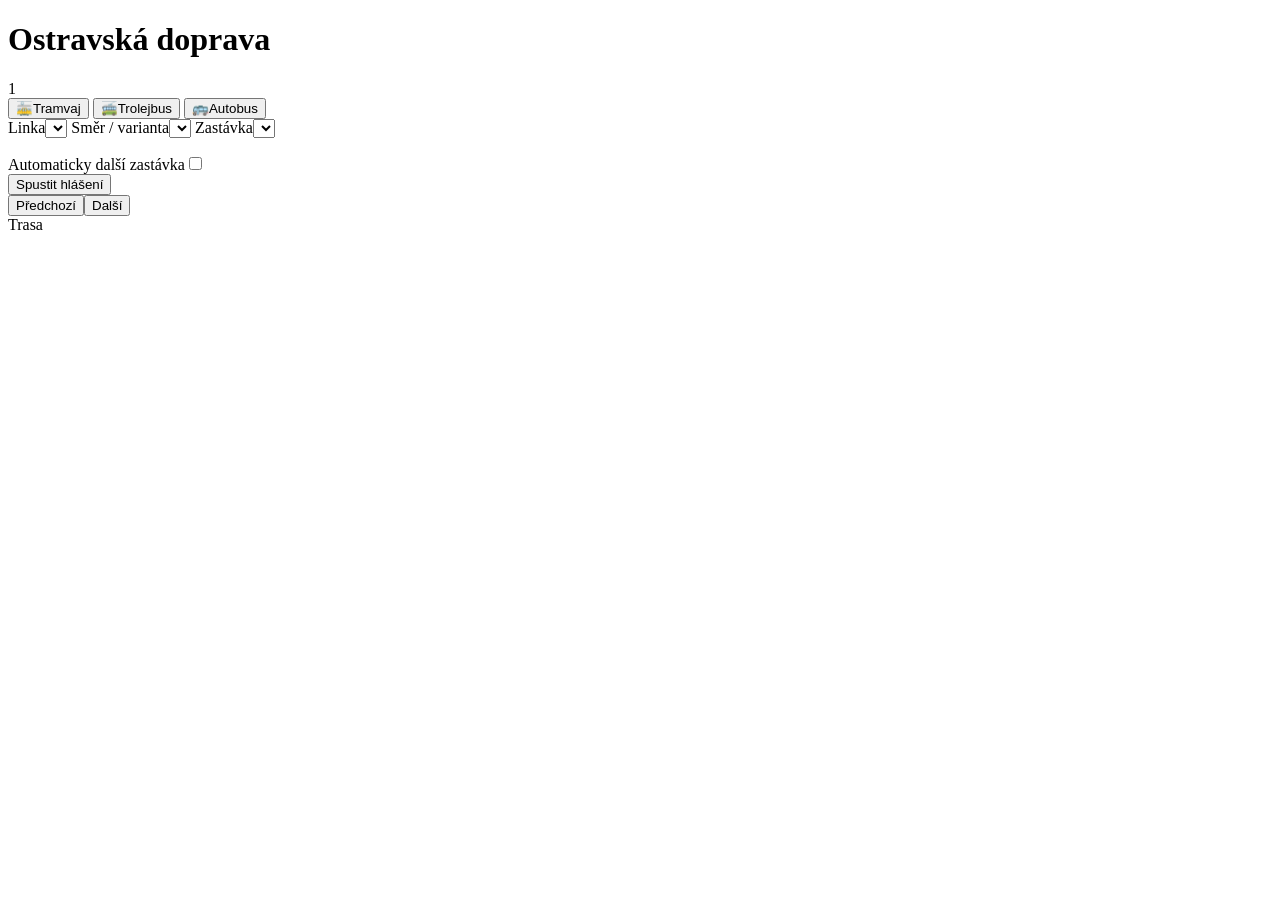
==== ostrava/index.html @ d063e564 "Add Ostrava PWA interface" ====
<!doctype html>
<html lang="cs">
<head>
  <meta charset="utf-8" />
  <meta name="viewport" content="width=device-width, initial-scale=1, viewport-fit=cover" />
  <meta name="theme-color" content="#111827" />
  <meta name="apple-mobile-web-app-capable" content="yes" />
  <meta name="apple-mobile-web-app-status-bar-style" content="black-translucent" />
  <meta name="apple-mobile-web-app-title" content="Ostravská doprava" />
  <link rel="manifest" href="manifest.webmanifest" />
  <link rel="stylesheet" href="styles.css" />
  <title>Ostravská doprava – hlášení</title>
</head>
<body>
  <main class="app-shell">
    <header class="hero"><h1>Ostravská doprava</h1><div id="lineBadge" class="line-badge">1</div></header>

    <section class="panel mode-panel" aria-label="Dopravní prostředek">
      <div class="mode-picker">
        <button class="mode-btn active" data-mode="tram" type="button"><span class="mode-icon">🚋</span><span>Tramvaj</span></button>
        <button class="mode-btn" data-mode="trolleybus" type="button"><span class="mode-icon">🚎</span><span>Trolejbus</span></button>
        <button class="mode-btn" data-mode="bus" type="button"><span class="mode-icon">🚌</span><span>Autobus</span></button>
      </div>
    </section>

    <section class="panel controls">
      <label>Linka<select id="lineSelect"></select></label>
      <label>Směr / varianta<select id="directionSelect"></select></label>
      <label>Zastávka<select id="stationSelect"></select></label>
    </section>

    <section class="panel announcement-panel">
      <p id="announcementText" class="announcement"></p>
      <label class="auto-next"><span>Automaticky další zastávka</span><span class="ios-switch"><input id="autoNext" type="checkbox" role="switch"/><span class="ios-slider"></span></span></label>
      <div class="play-zone"><button id="playBtn" class="primary play-main">Spustit hlášení</button></div>
      <div class="nav-row"><button id="prevBtn" class="secondary">Předchozí</button><button id="nextBtn" class="secondary">Další</button></div>
      <p id="status" hidden></p>
    </section>

    <section class="panel"><div class="panel-head"><span>Trasa</span><span id="stationCount" class="chip"></span></div><div id="routeList" class="route-list"></div></section>
  </main>
  <script src="app.js"></script>
</body>
</html>
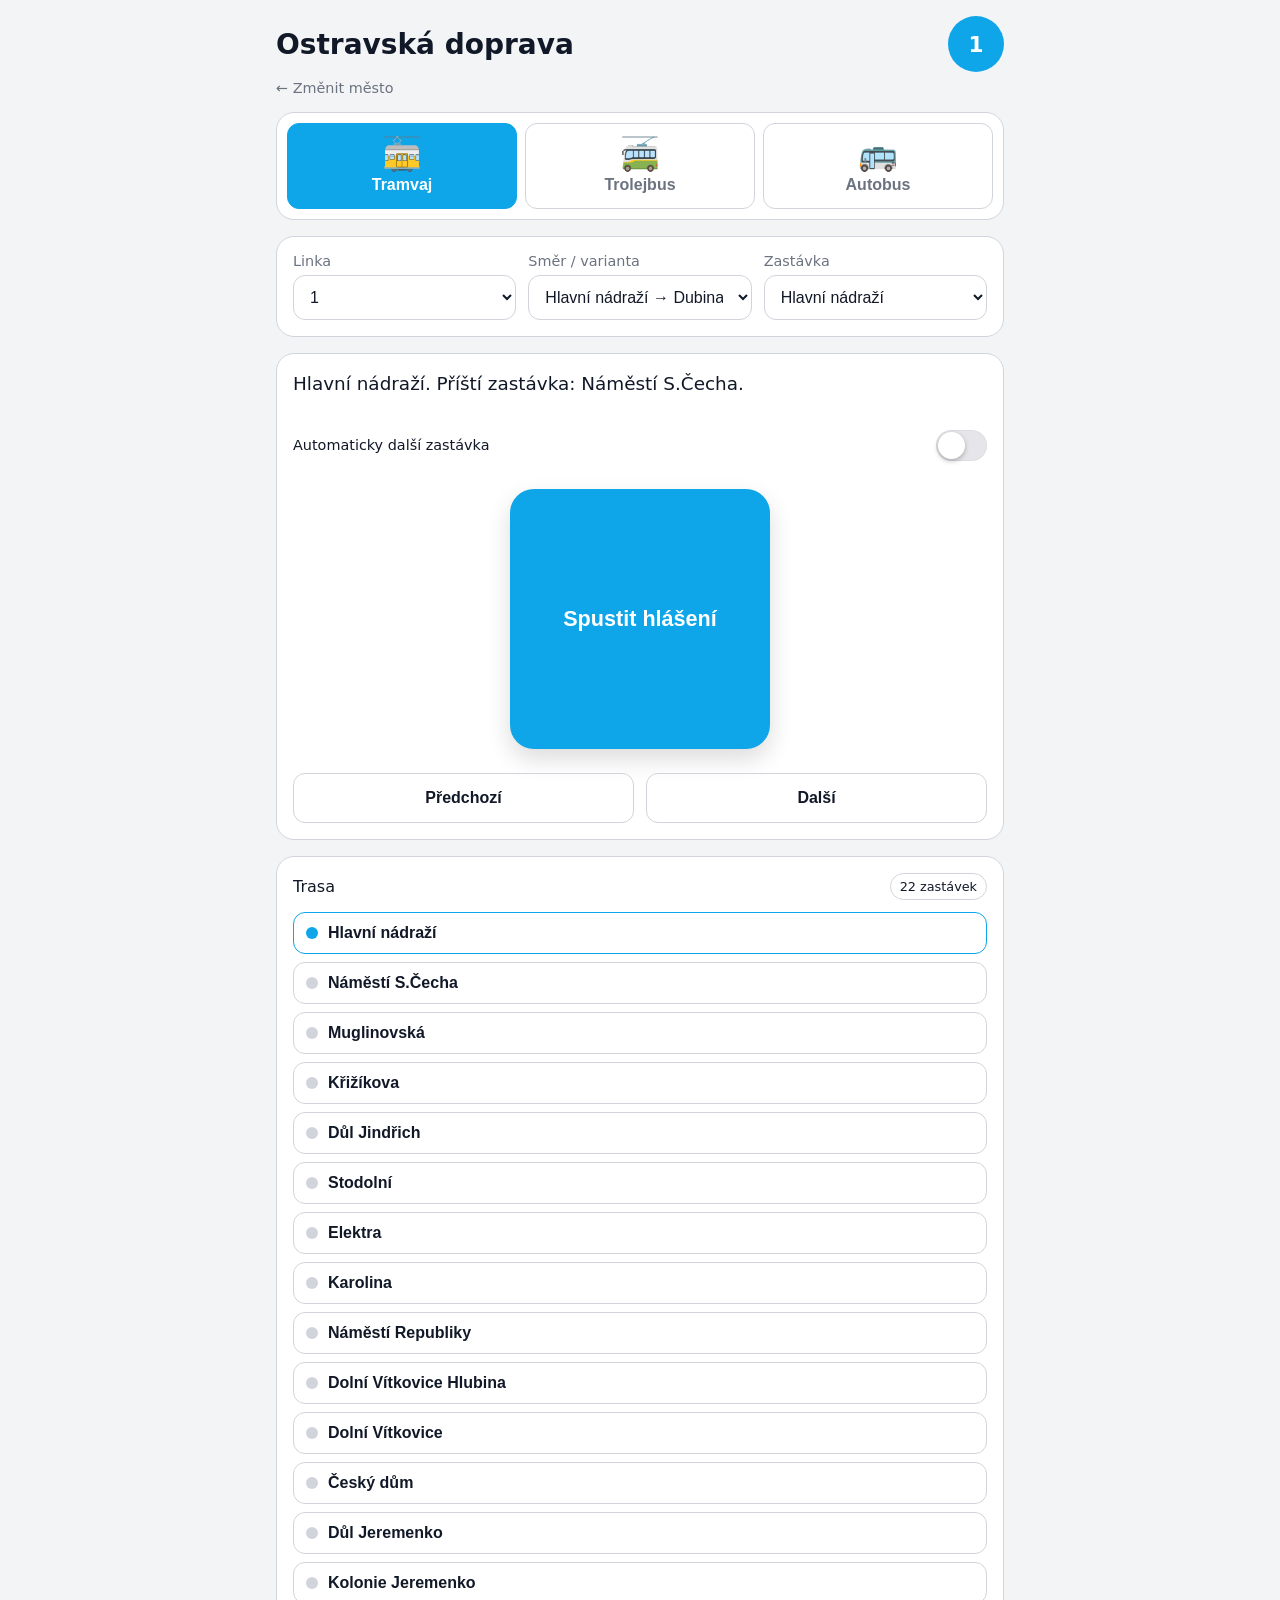
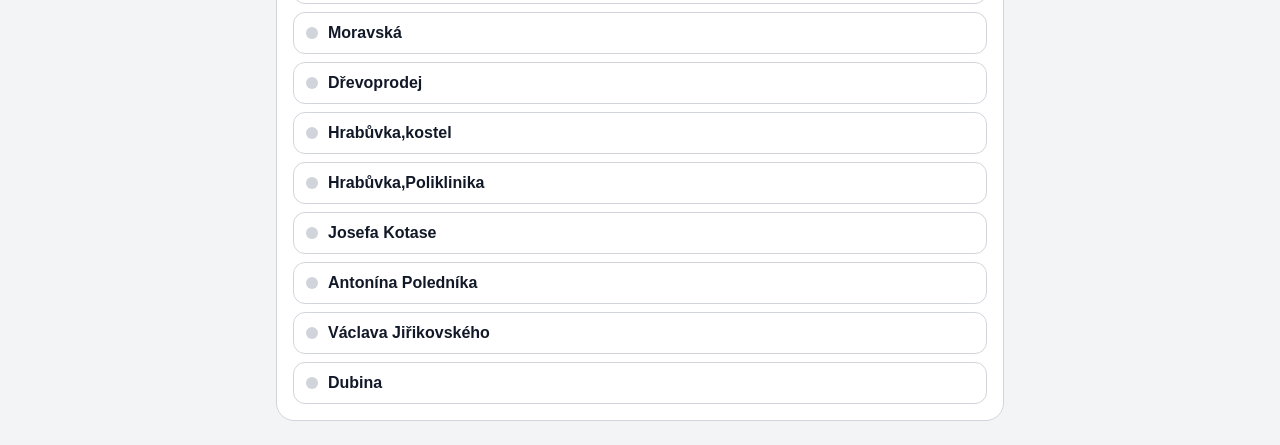
==== commit 679eea56: "Add city switch link to Ostrava app" ====
--- a/ostrava/index.html
+++ b/ostrava/index.html
@@ -14,6 +14,7 @@
 <body>
   <main class="app-shell">
     <header class="hero"><h1>Ostravská doprava</h1><div id="lineBadge" class="line-badge">1</div></header>
+    <a href="../" style="display:inline-flex;align-items:center;gap:6px;color:var(--muted);text-decoration:none;font-size:.9rem;margin-top:-8px">← Změnit město</a>
 
     <section class="panel mode-panel" aria-label="Dopravní prostředek">
       <div class="mode-picker">
--- a/ostrava/styles.css
+++ b/ostrava/styles.css
@@ -0,0 +1 @@
+:root{color-scheme:light dark;--bg:#f3f4f6;--panel:#fff;--text:#111827;--muted:#6b7280;--border:#d1d5db;--accent:#00a3e0;--accentText:#fff}@media(prefers-color-scheme:dark){:root{--bg:#0b1020;--panel:#111827;--text:#f9fafb;--muted:#9ca3af;--border:#374151}}*{box-sizing:border-box}body{margin:0;font-family:-apple-system,BlinkMacSystemFont,"SF Pro Text",system-ui,sans-serif;background:var(--bg);color:var(--text)}.app-shell{max-width:760px;margin:0 auto;padding:calc(16px + env(safe-area-inset-top)) 16px calc(24px + env(safe-area-inset-bottom));display:grid;gap:16px}.hero{display:flex;align-items:center;justify-content:space-between;gap:16px}.hero h1{margin:0;font-size:1.75rem}.line-badge{min-width:56px;height:56px;padding:0 12px;border-radius:28px;display:grid;place-items:center;font-weight:700;font-size:1.35rem;background:var(--accent);color:var(--accentText);flex:0 0 auto}.panel{background:var(--panel);border:1px solid var(--border);border-radius:18px;padding:16px}.mode-panel{padding:10px}.mode-picker{display:grid;grid-template-columns:repeat(3,1fr);gap:8px}.mode-btn{display:flex;flex-direction:column;align-items:center;justify-content:center;gap:6px;min-height:86px;background:transparent;color:var(--muted);border:1px solid var(--border);padding:8px;border-radius:12px;font-weight:600}.mode-btn.active{background:var(--accent);color:#fff;border-color:var(--accent)}.mode-icon{font-size:2rem;line-height:1}.controls{display:grid;gap:12px;grid-template-columns:repeat(3,minmax(0,1fr))}label{font-size:.9rem;color:var(--muted);display:grid;gap:6px}select{width:100%;padding:12px;border-radius:12px;border:1px solid var(--border);background:var(--panel);color:var(--text);font-size:1rem}.panel-head{display:flex;justify-content:space-between;align-items:center;gap:12px;margin-bottom:12px}.chip{font-size:.8rem;padding:5px 9px;border-radius:999px;border:1px solid var(--border)}.announcement{font-size:1.15rem;line-height:1.5;min-height:2.6em;margin:0 0 12px}.auto-next{display:flex;align-items:center;justify-content:space-between;gap:16px;margin:8px 0 18px;color:var(--text);cursor:pointer}.ios-switch{position:relative;display:inline-block;width:51px;height:31px;flex:0 0 51px}.ios-switch input{position:absolute;opacity:0;width:1px;height:1px}.ios-slider{position:absolute;inset:0;border-radius:999px;background:#e5e5ea;transition:background .2s ease;box-shadow:inset 0 0 0 1px rgba(0,0,0,.04)}.ios-slider:before{content:"";position:absolute;width:27px;height:27px;left:2px;top:2px;border-radius:50%;background:#fff;box-shadow:0 2px 5px rgba(0,0,0,.25);transition:transform .2s cubic-bezier(.4,0,.2,1)}.ios-switch input:checked+.ios-slider{background:#34c759}.ios-switch input:checked+.ios-slider:before{transform:translateX(20px)}button{border:0;border-radius:12px;padding:12px 14px;font-size:1rem;font-weight:600}.primary{background:var(--accent);color:var(--accentText)}.secondary{background:transparent;color:var(--text);border:1px solid var(--border)}.play-zone{display:flex;justify-content:center;padding:10px 0 24px}.play-main{width:min(72vw,260px);aspect-ratio:1/1;border-radius:24px;font-size:1.35rem;font-weight:750;line-height:1.2;padding:24px;box-shadow:0 10px 24px rgba(0,0,0,.14)}.nav-row{display:grid;grid-template-columns:1fr 1fr;gap:12px}.nav-row button{min-height:50px}.route-list{display:grid;gap:8px}.route-item{display:flex;align-items:center;gap:10px;width:100%;padding:11px 12px;border-radius:12px;border:1px solid var(--border);background:transparent;color:var(--text);text-align:left}.route-dot{width:12px;height:12px;border-radius:50%;background:var(--border);flex:0 0 auto}.route-item.active{border-color:var(--accent)}.route-item.active .route-dot{background:var(--accent)}.route-name{flex:1}.variant-note{font-size:.75rem;padding:4px 7px;border-radius:999px;border:1px solid var(--border);color:var(--muted)}@media(max-width:620px){.controls{grid-template-columns:1fr}.hero h1{font-size:1.5rem}.mode-btn{min-height:76px}.play-main{width:min(78vw,250px)}}
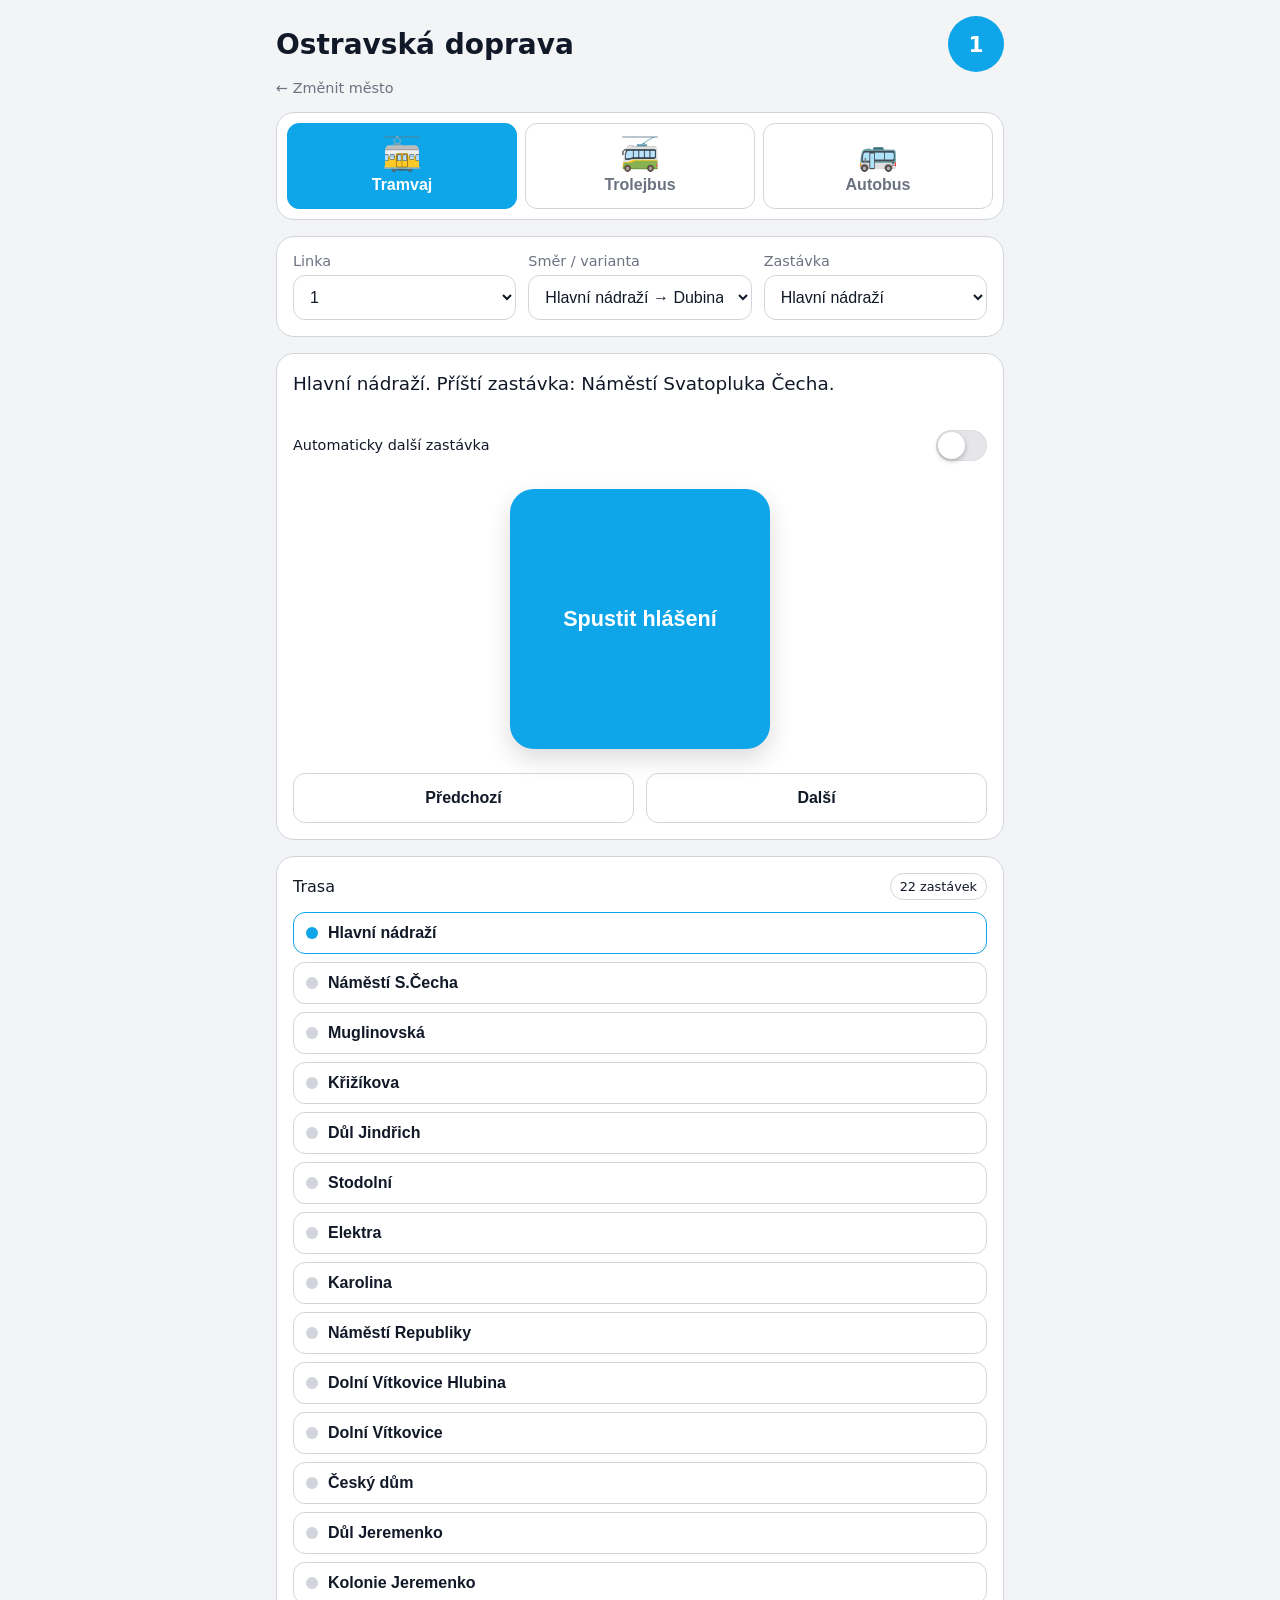
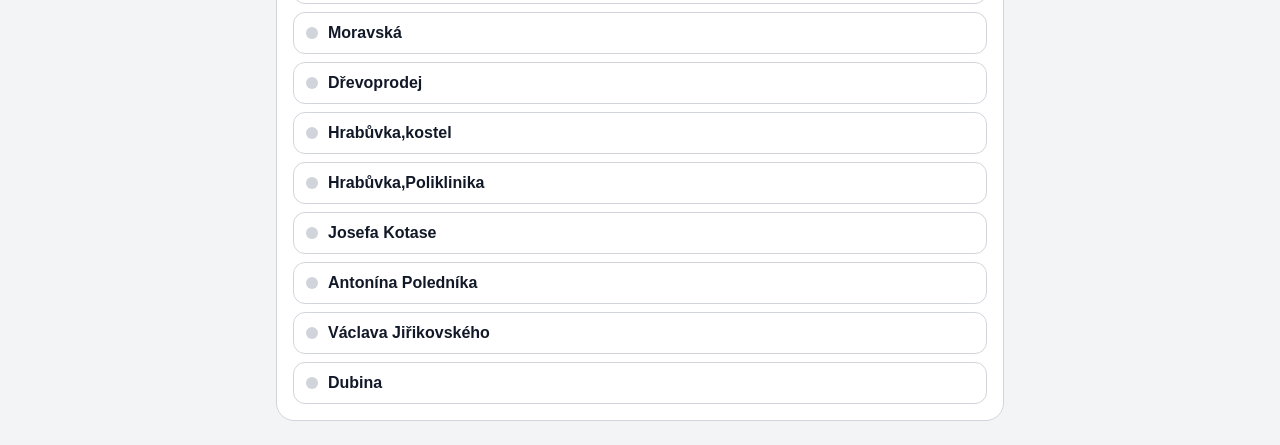
==== commit 2c8e31c2: "Prevent interaction during Ostrava announcements" ====
--- a/ostrava/index.html
+++ b/ostrava/index.html
@@ -41,5 +41,6 @@
     <section class="panel"><div class="panel-head"><span>Trasa</span><span id="stationCount" class="chip"></span></div><div id="routeList" class="route-list"></div></section>
   </main>
   <script src="app.js"></script>
+  <script src="playback-lock.js"></script>
 </body>
 </html>
